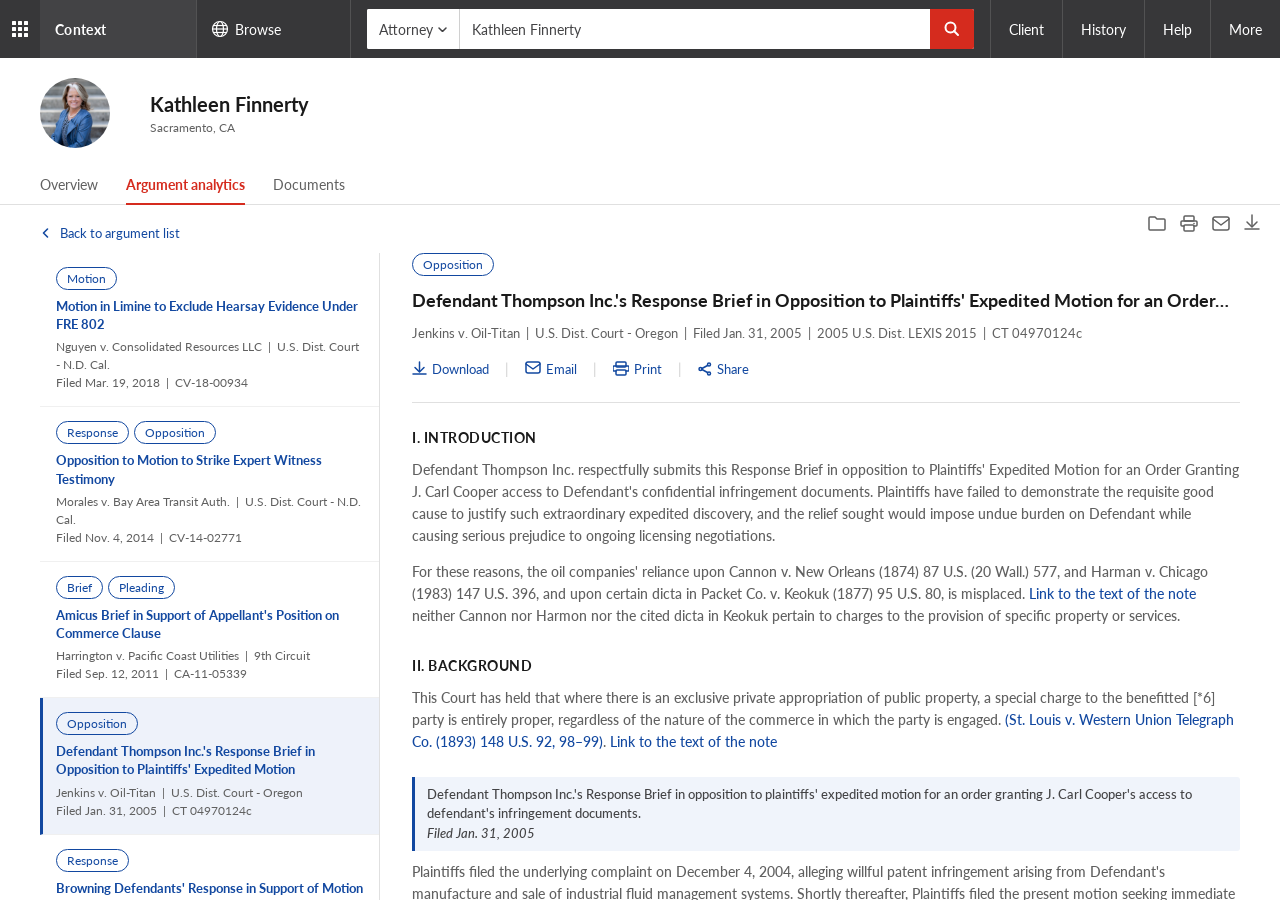
==== documents.html @ 432753e6 "documents: scroll doc list and doc reader independently Lock the page itself to viewport height so t" ====
<!DOCTYPE html>
<html lang="en">
<head>
  <meta charset="UTF-8">
  <meta name="viewport" content="width=device-width, initial-scale=1.0">
  <title>Documents | Kathleen Finnerty</title>
  <link rel="preconnect" href="https://fonts.googleapis.com">
  <link href="https://fonts.googleapis.com/css2?family=Lato:wght@400;500;700&display=swap" rel="stylesheet">
  <link rel="stylesheet" href="styles.css">
  <style>
    /* ── Page-specific: Documents ────────────────────────────────── */
    html, body { height: 100%; overflow: hidden; }
    .page-content {
      height: calc(100vh - 58px);
      display: flex;
      flex-direction: column;
    }
    .main-layout {
      display: flex;
      flex-direction: column;
      padding: 12px 0 0 0;
      flex: 1;
      min-height: 0;
    }

    /* ── Back to argument list link ──────────────────────────────── */
    .back-link {
      display: inline-flex;
      align-items: center;
      gap: 8px;
      align-self: flex-start;
      padding: 8px 40px 12px;
      font-size: 13px;
      color: var(--c-primary);
      text-decoration: none;
    }
    .back-link svg { transition: transform 0.15s ease-out; }
    .back-link:hover { text-decoration: underline; }
    .back-link:hover svg { transform: translateX(-3px); }

    /* ── Row holding the doc list + doc reader panels ────────────── */
    .panels-row {
      display: flex;
      flex: 1;
      min-height: 0;
      padding-left: 40px;
    }

    /* ── Document list panel ─────────────────────────────────────── */
    .doc-list-panel {
      width: 340px;
      min-width: 340px;
      border-right: 1px solid var(--c-border-section);
      overflow-y: auto;
      align-self: stretch;
    }

    .doc-list-item {
      padding: 14px 16px;
      border-bottom: 1px solid var(--c-border-subtle);
      cursor: pointer;
      transition: background 0.1s;
    }
    .doc-list-item:hover { background: var(--c-blue-hover); }
    .doc-list-item.selected {
      background: var(--c-blue-selected);
      border-left: 3px solid var(--c-primary);
      padding-left: 13px;
    }

    .doc-list-tags { display: flex; gap: 5px; margin-bottom: 7px; flex-wrap: wrap; }

    .doc-list-title {
      font-size: 13px;
      font-weight: 700;
      color: var(--c-primary);
      line-height: 1.4;
      margin-bottom: 5px;
      display: block;
      text-decoration: none;
    }
    .doc-list-title:hover { text-decoration: underline; }

    .doc-list-meta {
      font-size: 12px;
      color: var(--c-text-secondary);
      line-height: 1.5;
    }

    /* ── Document reader panel ───────────────────────────────────── */
    .doc-reader-panel {
      flex: 1;
      min-width: 0;
      padding: 0;
      align-self: stretch;
      overflow-y: auto;
    }
    .doc-reader-inner { padding: 0 40px 40px 32px; }

    .doc-reader-header {
      padding-bottom: 20px;
      border-bottom: 1px solid var(--c-border-section);
      margin-bottom: 24px;
    }

    .doc-reader-tags { display: flex; gap: 6px; margin-bottom: 12px; flex-wrap: wrap; }

    .doc-reader-title {
      font-size: 18px;
      font-weight: 700;
      color: var(--c-text-heading);
      line-height: 1.4;
      margin-bottom: 10px;
    }

    .doc-reader-meta {
      font-size: 13px;
      color: var(--c-text-secondary);
      line-height: 1.6;
      margin-bottom: 12px;
    }

    .doc-reader-actions {
      display: flex;
      align-items: center;
      gap: 16px;
    }

    .doc-action-btn {
      display: inline-flex;
      align-items: center;
      gap: 5px;
      font-size: 13px;
      color: var(--c-primary);
      cursor: pointer;
      text-decoration: none;
      padding: 5px 0;
    }
    .doc-action-btn:hover { text-decoration: underline; }
    .doc-action-sep { color: var(--c-border-strong); }

    /* Document body sections */
    .doc-section { margin-bottom: 28px; }
    .doc-section-heading {
      font-size: 14px;
      font-weight: 700;
      color: var(--c-text-heading);
      margin-bottom: 10px;
      text-transform: uppercase;
      letter-spacing: 0.5px;
    }
    .doc-body-text {
      font-size: 14px;
      font-weight: 500;
      color: var(--c-text-secondary);
      line-height: 22px;
    }
    .doc-body-text p { margin-bottom: 14px; }
    .doc-body-text p:last-child { margin-bottom: 0; }

    /* Citation inline */
    .doc-citation {
      display: inline-block;
      background: #f0f4fb;
      border-left: 3px solid var(--c-primary);
      padding: 8px 12px;
      margin: 10px 0;
      font-size: 13px;
      color: var(--c-text-body);
      line-height: 1.5;
      border-radius: 0 3px 3px 0;
    }
  </style>
</head>
<body>

<!-- ── Top Navigation ─────────────────────────────────────────────── -->
<nav class="top-nav">
  <div class="nav-grid">
    <svg width="16" height="16" viewBox="0 0 16 16" fill="none">
      <rect x="0" y="0" width="4" height="4" rx="0.5" fill="white"/>
      <rect x="6" y="0" width="4" height="4" rx="0.5" fill="white"/>
      <rect x="12" y="0" width="4" height="4" rx="0.5" fill="white"/>
      <rect x="0" y="6" width="4" height="4" rx="0.5" fill="white"/>
      <rect x="6" y="6" width="4" height="4" rx="0.5" fill="white"/>
      <rect x="12" y="6" width="4" height="4" rx="0.5" fill="white"/>
      <rect x="0" y="12" width="4" height="4" rx="0.5" fill="white"/>
      <rect x="6" y="12" width="4" height="4" rx="0.5" fill="white"/>
      <rect x="12" y="12" width="4" height="4" rx="0.5" fill="white"/>
    </svg>
  </div>
  <div class="nav-logo"><span>Context</span></div>
  <div class="nav-browse">
    <svg width="18" height="18" viewBox="0 0 18 18" fill="none" stroke="white" stroke-width="1.2">
      <circle cx="9" cy="9" r="7.5"/>
      <ellipse cx="9" cy="9" rx="3.5" ry="7.5"/>
      <line x1="1.5" y1="9" x2="16.5" y2="9"/>
      <line x1="2" y1="5.5" x2="16" y2="5.5"/>
      <line x1="2" y1="12.5" x2="16" y2="12.5"/>
    </svg>
    <span>Browse</span>
  </div>
  <div class="nav-search">
    <div class="search-bar">
      <div class="search-dropdown">
        Attorney
        <svg width="9" height="5" viewBox="0 0 9 5" fill="none">
          <path d="M1 1l3.5 3.5L8 1" stroke="#434345" stroke-width="1.5" stroke-linecap="round" stroke-linejoin="round"/>
        </svg>
      </div>
      <input class="search-input" type="text" value="Kathleen Finnerty">
      <button class="search-btn">
        <svg width="16" height="16" viewBox="0 0 16 16" fill="none" stroke="white" stroke-width="2" stroke-linecap="round">
          <circle cx="6.5" cy="6.5" r="5"/>
          <line x1="10" y1="10" x2="14" y2="14"/>
        </svg>
      </button>
    </div>
  </div>
  <div class="nav-right">
    <div class="nav-right-item">Client</div>
    <div class="nav-right-item">History</div>
    <div class="nav-right-item">Help</div>
    <div class="nav-right-item">More</div>
  </div>
</nav>

<!-- ── Page Content ───────────────────────────────────────────────── -->
<div class="page-content">

  <!-- Profile header -->
  <div class="profile-header">
    <div class="profile-avatar">
      <img src="images/profile.png" alt="Kathleen Finnerty">
    </div>
    <div class="profile-info">
      <h1>Kathleen Finnerty</h1>
      <p>Sacramento, CA</p>
    </div>
  </div>

  <!-- Tab bar -->
  <div class="tab-bar">
    <div class="tab-bar-left">
      <a href="overview.html" class="tab">Overview</a>
      <a href="index.html" class="tab active">Argument analytics</a>
      <a href="documents.html" class="tab">Documents</a>
    </div>
    <!-- Utility actions (floats below the tab-bar divider) -->
    <div class="tab-bar-right">
      <svg class="tab-icon" width="18" height="16" viewBox="0 0 18 16" fill="none" stroke="currentColor" stroke-width="1.5" stroke-linecap="round" stroke-linejoin="round">
        <path d="M1 3a1 1 0 011-1h5l2 2h7a1 1 0 011 1v9a1 1 0 01-1 1H2a1 1 0 01-1-1V3z"/>
      </svg>
      <svg class="tab-icon" width="18" height="17" viewBox="0 0 18 17" fill="none" stroke="currentColor" stroke-width="1.5" stroke-linecap="round" stroke-linejoin="round">
        <rect x="4" y="1" width="10" height="5" rx="1"/>
        <rect x="4" y="10" width="10" height="6" rx="1"/>
        <path d="M4 11H2a1 1 0 01-1-1V7a1 1 0 011-1h14a1 1 0 011 1v3a1 1 0 01-1 1h-2"/>
        <circle cx="14" cy="8.5" r="0.8" fill="currentColor" stroke="none"/>
      </svg>
      <svg class="tab-icon" width="18" height="15" viewBox="0 0 18 15" fill="none" stroke="currentColor" stroke-width="1.5" stroke-linecap="round" stroke-linejoin="round">
        <rect x="1" y="1" width="16" height="13" rx="2"/>
        <polyline points="1,3 9,9 17,3"/>
      </svg>
      <svg class="tab-icon" width="16" height="18" viewBox="0 0 16 18" fill="none" stroke="currentColor" stroke-width="1.5" stroke-linecap="round" stroke-linejoin="round">
        <path d="M8 1v11"/>
        <polyline points="3,8 8,13 13,8"/>
        <path d="M1 15h14"/>
      </svg>
    </div>
  </div>

  <!-- Main layout -->
  <div class="main-layout">

    <a class="back-link" href="index.html">
      <svg width="12" height="12" viewBox="0 0 12 12" fill="none" stroke="currentColor" stroke-width="1.6" stroke-linecap="round" stroke-linejoin="round" aria-hidden="true">
        <polyline points="7.5,2 3.5,6 7.5,10"/>
      </svg>
      Back to argument list
    </a>

    <div class="panels-row">

    <!-- ── Document list ──────────────────────────────────────────── -->
    <div class="doc-list-panel">

      <div class="doc-list-item">
        <div class="doc-list-tags">
          <span class="tag-pill">Motion</span>
        </div>
        <a href="#" class="doc-list-title">Motion in Limine to Exclude Hearsay Evidence Under FRE 802</a>
        <div class="doc-list-meta">
          Nguyen v. Consolidated Resources LLC &nbsp;|&nbsp; U.S. Dist. Court - N.D. Cal.<br>
          Filed Mar. 19, 2018 &nbsp;|&nbsp; CV-18-00934
        </div>
      </div>

      <div class="doc-list-item">
        <div class="doc-list-tags">
          <span class="tag-pill">Response</span>
          <span class="tag-pill">Opposition</span>
        </div>
        <a href="#" class="doc-list-title">Opposition to Motion to Strike Expert Witness Testimony</a>
        <div class="doc-list-meta">
          Morales v. Bay Area Transit Auth. &nbsp;|&nbsp; U.S. Dist. Court - N.D. Cal.<br>
          Filed Nov. 4, 2014 &nbsp;|&nbsp; CV-14-02771
        </div>
      </div>

      <div class="doc-list-item">
        <div class="doc-list-tags">
          <span class="tag-pill">Brief</span>
          <span class="tag-pill">Pleading</span>
        </div>
        <a href="#" class="doc-list-title">Amicus Brief in Support of Appellant's Position on Commerce Clause</a>
        <div class="doc-list-meta">
          Harrington v. Pacific Coast Utilities &nbsp;|&nbsp; 9th Circuit<br>
          Filed Sep. 12, 2011 &nbsp;|&nbsp; CA-11-05339
        </div>
      </div>

      <div class="doc-list-item selected">
        <div class="doc-list-tags">
          <span class="tag-pill">Opposition</span>
        </div>
        <a href="#" class="doc-list-title">Defendant Thompson Inc.'s Response Brief in Opposition to Plaintiffs' Expedited Motion</a>
        <div class="doc-list-meta">
          Jenkins v. Oil-Titan &nbsp;|&nbsp; U.S. Dist. Court - Oregon<br>
          Filed Jan. 31, 2005 &nbsp;|&nbsp; CT 04970124c
        </div>
      </div>

      <div class="doc-list-item">
        <div class="doc-list-tags">
          <span class="tag-pill">Response</span>
        </div>
        <a href="#" class="doc-list-title">Browning Defendants' Response in Support of Motion to Bifurcate Claim of Willfulness</a>
        <div class="doc-list-meta">
          Jenkins v. Oil-Titan &nbsp;|&nbsp; U.S. Dist. Court - Oregon<br>
          Filed Jan. 7, 2005 &nbsp;|&nbsp; CT 04970124c
        </div>
      </div>

      <div class="doc-list-item">
        <div class="doc-list-tags">
          <span class="tag-pill">Motion</span>
        </div>
        <a href="#" class="doc-list-title">Motion to Affirm Order Granting Summary Judgment</a>
        <div class="doc-list-meta">
          Cox v. Western Oil &amp; Gas Assoc &nbsp;|&nbsp; 9th Circuit<br>
          Filed Mar. 3, 1998 &nbsp;|&nbsp; CA-97-01082
        </div>
      </div>

      <div class="doc-list-item">
        <div class="doc-list-tags">
          <span class="tag-pill">Motion</span>
        </div>
        <a href="#" class="doc-list-title">Motion for Summary Judgment on Copyright Preemption Issues</a>
        <div class="doc-list-meta">
          Cox v. Western Oil &amp; Gas Assoc &nbsp;|&nbsp; Supreme Court of the US<br>
          Filed Feb. 15, 1995 &nbsp;|&nbsp; CIV-473340
        </div>
      </div>

    </div>

    <!-- ── Document reader ────────────────────────────────────────── -->
    <div class="doc-reader-panel">
    <div class="doc-reader-inner">

      <div class="doc-reader-header">
        <div class="doc-reader-tags">
          <span class="tag-pill">Opposition</span>
        </div>
        <div class="doc-reader-title">
          Defendant Thompson Inc.'s Response Brief in Opposition to Plaintiffs' Expedited Motion for an Order Granting J. Carl Cooper's Access to Defendant's Infringement Documents
        </div>
        <div class="doc-reader-meta">
          Jenkins v. Oil-Titan &nbsp;|&nbsp; U.S. Dist. Court - Oregon &nbsp;|&nbsp; Filed Jan. 31, 2005 &nbsp;|&nbsp; 2005 U.S. Dist. LEXIS 2015 &nbsp;|&nbsp; CT 04970124c
        </div>
        <div class="doc-reader-actions">
          <a class="doc-action-btn" href="#">
            <svg width="15" height="15" viewBox="0 0 15 15" fill="none" stroke="currentColor" stroke-width="1.5" stroke-linecap="round" stroke-linejoin="round">
              <path d="M7.5 1v9"/>
              <polyline points="3,6.5 7.5,11 12,6.5"/>
              <path d="M1 13h13"/>
            </svg>
            Download
          </a>
          <span class="doc-action-sep">|</span>
          <a class="doc-action-btn" href="#">
            <svg width="16" height="15" viewBox="0 0 16 15" fill="none" stroke="currentColor" stroke-width="1.5" stroke-linecap="round" stroke-linejoin="round">
              <rect x="1" y="1" width="14" height="11" rx="2"/>
              <polyline points="1,3 8,8 15,3"/>
            </svg>
            Email
          </a>
          <span class="doc-action-sep">|</span>
          <a class="doc-action-btn" href="#">
            <svg width="16" height="15" viewBox="0 0 16 15" fill="none" stroke="currentColor" stroke-width="1.5" stroke-linecap="round" stroke-linejoin="round">
              <rect x="3" y="1" width="10" height="5" rx="1"/>
              <rect x="3" y="9" width="10" height="5" rx="1"/>
              <path d="M3 10H1a1 1 0 01-1-1V6a1 1 0 011-1h14a1 1 0 011 1v3a1 1 0 01-1 1h-2"/>
            </svg>
            Print
          </a>
          <span class="doc-action-sep">|</span>
          <a class="doc-action-btn" href="#">
            <svg width="14" height="14" viewBox="0 0 14 14" fill="none" stroke="currentColor" stroke-width="1.5" stroke-linecap="round" stroke-linejoin="round">
              <circle cx="11" cy="2.5" r="1.5"/>
              <circle cx="2.5" cy="7" r="1.5"/>
              <circle cx="11" cy="11.5" r="1.5"/>
              <line x1="4" y1="6.5" x2="9.5" y2="3.5"/>
              <line x1="4" y1="7.5" x2="9.5" y2="10.5"/>
            </svg>
            Share
          </a>
        </div>
      </div>

      <!-- Document body -->
      <div class="doc-body-text">

        <div class="doc-section">
          <div class="doc-section-heading">I. Introduction</div>
          <p>Defendant Thompson Inc. respectfully submits this Response Brief in opposition to Plaintiffs' Expedited Motion for an Order Granting J. Carl Cooper access to Defendant's confidential infringement documents. Plaintiffs have failed to demonstrate the requisite good cause to justify such extraordinary expedited discovery, and the relief sought would impose undue burden on Defendant while causing serious prejudice to ongoing licensing negotiations.</p>
          <p>For these reasons, the oil companies' reliance upon Cannon v. New Orleans (1874) 87 U.S. (20 Wall.) 577, and Harman v. Chicago (1983) 147 U.S. 396, and upon certain dicta in Packet Co. v. Keokuk (1877) 95 U.S. 80, is misplaced. <a class="text-link" href="#">Link to the text of the note</a> neither Cannon nor Harmon nor the cited dicta in Keokuk pertain to charges to the provision of specific property or services.</p>
        </div>

        <div class="doc-section">
          <div class="doc-section-heading">II. Background</div>
          <p>This Court has held that where there is an exclusive private appropriation of public property, a special charge to the benefitted [*6] party is entirely proper, regardless of the nature of the commerce in which the party is engaged. <a class="text-link" href="#">(St. Louis v. Western Union Telegraph Co. (1893) 148 U.S. 92, 98–99)</a>. <a class="text-link" href="#">Link to the text of the note</a></p>

          <div class="doc-citation">
            Defendant Thompson Inc.'s Response Brief in opposition to plaintiffs' expedited motion for an order granting J. Carl Cooper's access to defendant's infringement documents.<br>
            <em>Filed Jan. 31, 2005</em>
          </div>

          <p>Plaintiffs filed the underlying complaint on December 4, 2004, alleging willful patent infringement arising from Defendant's manufacture and sale of industrial fluid management systems. Shortly thereafter, Plaintiffs filed the present motion seeking immediate access to a broad category of documents that they characterize as "infringement documents," without defining the scope of that category or establishing relevance to any particular claim.</p>
        </div>

        <div class="doc-section">
          <div class="doc-section-heading">III. Argument</div>
          <p>The standard for expedited discovery requires Plaintiffs to show: (1) a likelihood of success on the merits; (2) irreparable injury absent expedited discovery; (3) the balance of hardships tips in their favor; and (4) the public interest favors the relief. <a class="text-link" href="#">Semitool, Inc. v. Tokyo Electron Am., Inc., 208 F.R.D. 273, 275–76 (N.D. Cal. 2002)</a>.</p>
          <p>Plaintiffs have satisfied none of these requirements. The motion is devoid of any analysis of the merits of their infringement claims. Plaintiffs do not even attempt to demonstrate a likelihood of success; instead they rely on conclusory assertions that access to the documents will advance their case. This is insufficient as a matter of law. <a class="text-link" href="#">Link to the text of the note</a></p>
          <p>Furthermore, Plaintiffs have not demonstrated that they would suffer irreparable harm if forced to proceed through normal discovery channels. Courts in this district have consistently held that a party's mere desire for early access to documents does not constitute irreparable harm sufficient to justify expedited relief.</p>
        </div>

        <div class="doc-section">
          <div class="doc-section-heading">IV. Conclusion</div>
          <p>For the foregoing reasons, Defendant Thompson Inc. respectfully requests that this Court deny Plaintiffs' Expedited Motion in its entirety and award Defendant its costs and fees incurred in opposing this motion pursuant to Federal Rule of Civil Procedure 37.</p>
        </div>

      </div>
    </div><!-- doc-reader-inner -->
    </div><!-- doc-reader-panel -->

    </div><!-- panels-row -->
  </div>
</div>

<script>
  // Cap doc list and reader titles at 100 characters (incl. ellipsis).
  // Preserves the full text in `title` for tooltips.
  document.querySelectorAll('.doc-list-title, .doc-reader-title').forEach(el => {
    const full = el.textContent.trim();
    if (full.length > 100) {
      el.textContent = full.slice(0, 99).trimEnd() + '…';
      el.title = full;
    }
  });
</script>
</body>
</html>
---- styles.css ----
:root {
  --c-text-heading: #1a1a1a;
  --c-text-body: #434345;
  --c-text-secondary: #606060;
  --c-primary: #1248A0;
  --c-accent: #D52B1E;

  --c-nav-bg: #373739;
  --c-nav-logo-bg: #434345;
  --c-nav-border: #525253;

  --c-page-bg: #f0f0f0;
  --c-surface: #fff;

  --c-border-strong: #D0D0D0;
  --c-border-section: #E0E0E0;
  --c-border-subtle: #F0F0F0;

  --c-blue-selected: #eef2fa;
  --c-blue-hover: #f7f9fc;
}

*, *::before, *::after { box-sizing: border-box; margin: 0; padding: 0; }

body {
  font-family: 'Lato', sans-serif;
  background: var(--c-page-bg);
  color: var(--c-text-body);
  font-size: 14px;
}

svg { display: inline-block; vertical-align: middle; }

/* ── Top Navigation ─────────────────────────────────────────── */
.top-nav {
  display: flex;
  align-items: stretch;
  height: 58px;
  background: var(--c-nav-bg);
  width: 100%;
  min-width: 900px;
}

.nav-grid {
  width: 40px;
  min-width: 40px;
  background: var(--c-nav-bg);
  display: flex;
  align-items: center;
  justify-content: center;
  cursor: pointer;
}

.nav-logo {
  width: 156px;
  min-width: 156px;
  background: var(--c-nav-logo-bg);
  display: flex;
  align-items: center;
  padding-left: 15px;
}
.nav-logo span {
  color: #fff;
  font-size: 14px;
  font-weight: 700;
  letter-spacing: 0.3px;
}

.nav-browse {
  width: 155px;
  min-width: 155px;
  background: var(--c-nav-bg);
  border-left: 1px solid var(--c-nav-border);
  border-right: 1px solid var(--c-nav-border);
  display: flex;
  align-items: center;
  padding-left: 14px;
  gap: 6px;
  cursor: pointer;
}
.nav-browse span { color: #fff; font-size: 14px; }

.nav-search {
  flex: 1;
  background: var(--c-nav-bg);
  display: flex;
  align-items: center;
  padding: 9px 16px;
}

.search-bar {
  display: flex;
  align-items: stretch;
  height: 40px;
  background: #fff;
  border-radius: 2px;
  width: 100%;
  max-width: 758px;
  overflow: hidden;
}

.search-dropdown {
  display: flex;
  align-items: center;
  padding: 0 12px;
  color: var(--c-text-body);
  font-size: 14px;
  white-space: nowrap;
  border-right: 1px solid var(--c-border-strong);
  gap: 5px;
  cursor: pointer;
  background: #fff;
  flex-shrink: 0;
}

.search-input {
  flex: 1;
  border: none;
  outline: none;
  color: var(--c-text-body);
  font-family: 'Lato', sans-serif;
  font-size: 14px;
  padding: 0 12px;
}

.search-btn {
  width: 44px;
  background: var(--c-accent);
  border: none;
  cursor: pointer;
  display: flex;
  align-items: center;
  justify-content: center;
  flex-shrink: 0;
}

.nav-right {
  display: flex;
  align-items: stretch;
  margin-left: auto;
}
.nav-right-item {
  display: flex;
  align-items: center;
  padding: 0 18px;
  color: #fff;
  font-size: 14px;
  cursor: pointer;
  border-left: 1px solid var(--c-nav-border);
  white-space: nowrap;
}
.nav-right-item:hover { background: var(--c-nav-logo-bg); }

/* ── Page wrapper ───────────────────────────────────────────── */
.page-content {
  background: #fff;
  width: 100%;
}

/* ── Breadcrumb ─────────────────────────────────────────────── */
.breadcrumb {
  padding: 14px 0 0 40px;
  display: flex;
  align-items: center;
  gap: 8px;
  font-size: 14px;
}
.breadcrumb a {
  color: var(--c-primary);
  text-decoration: none;
}
.breadcrumb a:hover { text-decoration: underline; }
.breadcrumb-current { color: var(--c-text-body); }

/* ── Profile header ─────────────────────────────────────────── */
.profile-header {
  padding: 20px 40px 20px 40px;
  display: flex;
  align-items: center;
  gap: 40px;
}
.profile-avatar {
  width: 70px;
  height: 70px;
  border-radius: 50%;
  overflow: hidden;
  flex-shrink: 0;
  background: #c8c8c8;
}
.profile-avatar img {
  width: 100%;
  height: 100%;
  object-fit: cover;
  display: block;
}
.profile-info h1 {
  font-size: 20px;
  font-weight: 700;
  color: var(--c-text-heading);
  margin-bottom: 4px;
}
.profile-info p { font-size: 12px; color: var(--c-text-secondary); }

/* ── Tab bar ────────────────────────────────────────────────── */
.tab-bar {
  position: relative;
  display: flex;
  align-items: flex-end;
  justify-content: space-between;
  border-bottom: 1px solid var(--c-border-section);
  padding-left: 40px;
}
.tab-bar-left { display: flex; }
.tab {
  padding: 8px 0 10px;
  margin-right: 28px;
  font-size: 14px;
  color: var(--c-text-secondary);
  cursor: pointer;
  border-bottom: 2px solid transparent;
  margin-bottom: -1px;
  white-space: nowrap;
  text-decoration: none;
  display: inline-block;
}
.tab.active {
  color: var(--c-accent);
  border-bottom-color: var(--c-accent);
  font-weight: 700;
}
.tab:hover:not(.active) { color: var(--c-text-body); }
/* Floats just below the tab-bar's gray divider without taking flow space. */
.tab-bar-right {
  position: absolute;
  top: 100%;
  right: 0;
  display: flex;
  align-items: center;
  gap: 14px;
  padding: 10px 20px;
  color: var(--c-text-secondary);
}
.tab-icon { cursor: pointer; color: var(--c-text-secondary); }
.tab-icon:hover { color: var(--c-primary); }

/* ── Sidebar (filters) — shared by index & documents ───────── */
.sidebar {
  width: 296px;
  min-width: 296px;
  margin-right: 40px;
  flex-shrink: 0;
}

.sidebar-search {
  position: relative;
  margin-bottom: 16px;
}
.sidebar-search input {
  width: 100%;
  padding: 8px 36px 8px 10px;
  border: 1px solid var(--c-border-strong);
  border-radius: 3px;
  font-family: 'Lato', sans-serif;
  font-size: 13px;
  color: var(--c-text-secondary);
  outline: none;
}
.sidebar-search input::placeholder { color: #aaa; }
.sidebar-search input:focus { border-color: var(--c-primary); }
.sidebar-search .search-icon {
  position: absolute;
  right: 10px;
  top: 50%;
  transform: translateY(-50%);
}

.results-count {
  font-size: 14px;
  font-weight: 700;
  color: var(--c-text-heading);
  margin-bottom: 20px;
}

.filter-section { margin-bottom: 20px; }

.filter-header {
  display: flex;
  justify-content: space-between;
  align-items: center;
  font-size: 14px;
  font-weight: 700;
  color: var(--c-text-heading);
  margin-bottom: 10px;
  cursor: pointer;
  user-select: none;
}

.filter-list { display: flex; flex-direction: column; gap: 2px; }

.filter-item {
  display: flex;
  align-items: center;
  padding: 3px 0;
  font-size: 13px;
  color: var(--c-text-body);
  cursor: pointer;
  gap: 7px;
}
.filter-item input[type="checkbox"] {
  margin: 0;
  cursor: pointer;
  flex-shrink: 0;
}
.filter-item-label { flex: 1; line-height: 1.3; }
.filter-item-count { color: var(--c-text-secondary); font-size: 13px; flex-shrink: 0; }

.filter-children { padding-left: 18px; margin-top: 2px; }

.more-link {
  color: var(--c-primary);
  font-size: 13px;
  cursor: pointer;
  margin-top: 6px;
  display: inline-block;
}
.more-link:hover { text-decoration: underline; }

/* ── Tag pill (shared) ──────────────────────────────────────── */
.tag-pill {
  display: inline-flex;
  align-items: center;
  padding: 3px 10px;
  border: 1px solid var(--c-primary);
  border-radius: 20px;
  font-size: 12px;
  color: var(--c-primary);
  white-space: nowrap;
  cursor: pointer;
}
.tag-pill:hover { background: var(--c-blue-selected); }
.tag-pill.selected {
  background: var(--c-blue-selected);
  border-color: rgba(18, 72, 160, 0.7);
  color: var(--c-primary);
}

/* ── Text link (shared) ─────────────────────────────────────── */
.text-link {
  color: var(--c-primary);
  text-decoration: none;
  cursor: pointer;
}
.text-link:hover { text-decoration: underline; }
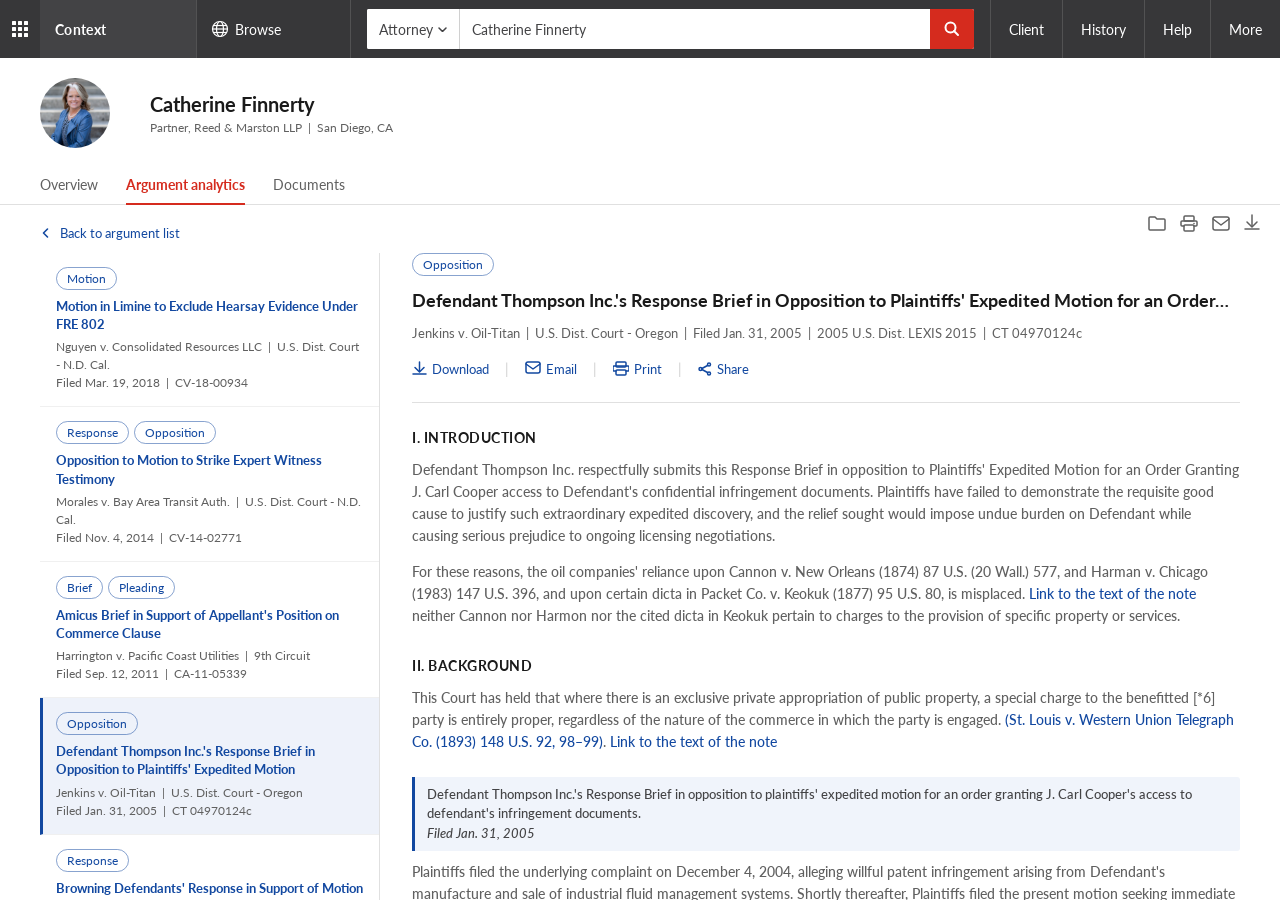
==== commit bc7a6de9: "Rename Kathleen → Catherine Finnerty and update Overview to PRD § 6 stub First step of the PRD demo " ====
--- a/documents.html
+++ b/documents.html
@@ -3,7 +3,7 @@
 <head>
   <meta charset="UTF-8">
   <meta name="viewport" content="width=device-width, initial-scale=1.0">
-  <title>Documents | Kathleen Finnerty</title>
+  <title>Documents | Catherine Finnerty</title>
   <link rel="preconnect" href="https://fonts.googleapis.com">
   <link href="https://fonts.googleapis.com/css2?family=Lato:wght@400;500;700&display=swap" rel="stylesheet">
   <link rel="stylesheet" href="styles.css">
@@ -208,7 +208,7 @@
           <path d="M1 1l3.5 3.5L8 1" stroke="#434345" stroke-width="1.5" stroke-linecap="round" stroke-linejoin="round"/>
         </svg>
       </div>
-      <input class="search-input" type="text" value="Kathleen Finnerty">
+      <input class="search-input" type="text" value="Catherine Finnerty">
       <button class="search-btn">
         <svg width="16" height="16" viewBox="0 0 16 16" fill="none" stroke="white" stroke-width="2" stroke-linecap="round">
           <circle cx="6.5" cy="6.5" r="5"/>
@@ -231,11 +231,11 @@
   <!-- Profile header -->
   <div class="profile-header">
     <div class="profile-avatar">
-      <img src="images/profile.png" alt="Kathleen Finnerty">
+      <img src="images/profile.png" alt="Catherine Finnerty">
     </div>
     <div class="profile-info">
-      <h1>Kathleen Finnerty</h1>
-      <p>Sacramento, CA</p>
+      <h1>Catherine Finnerty</h1>
+      <p>Partner, Reed &amp; Marston LLP &nbsp;|&nbsp; San Diego, CA</p>
     </div>
   </div>
 
--- a/styles.css
+++ b/styles.css
@@ -330,7 +330,7 @@
   display: inline-flex;
   align-items: center;
   padding: 3px 10px;
-  border: 1px solid var(--c-primary);
+  border: 1px solid rgba(18, 72, 160, 0.5);
   border-radius: 20px;
   font-size: 12px;
   color: var(--c-primary);
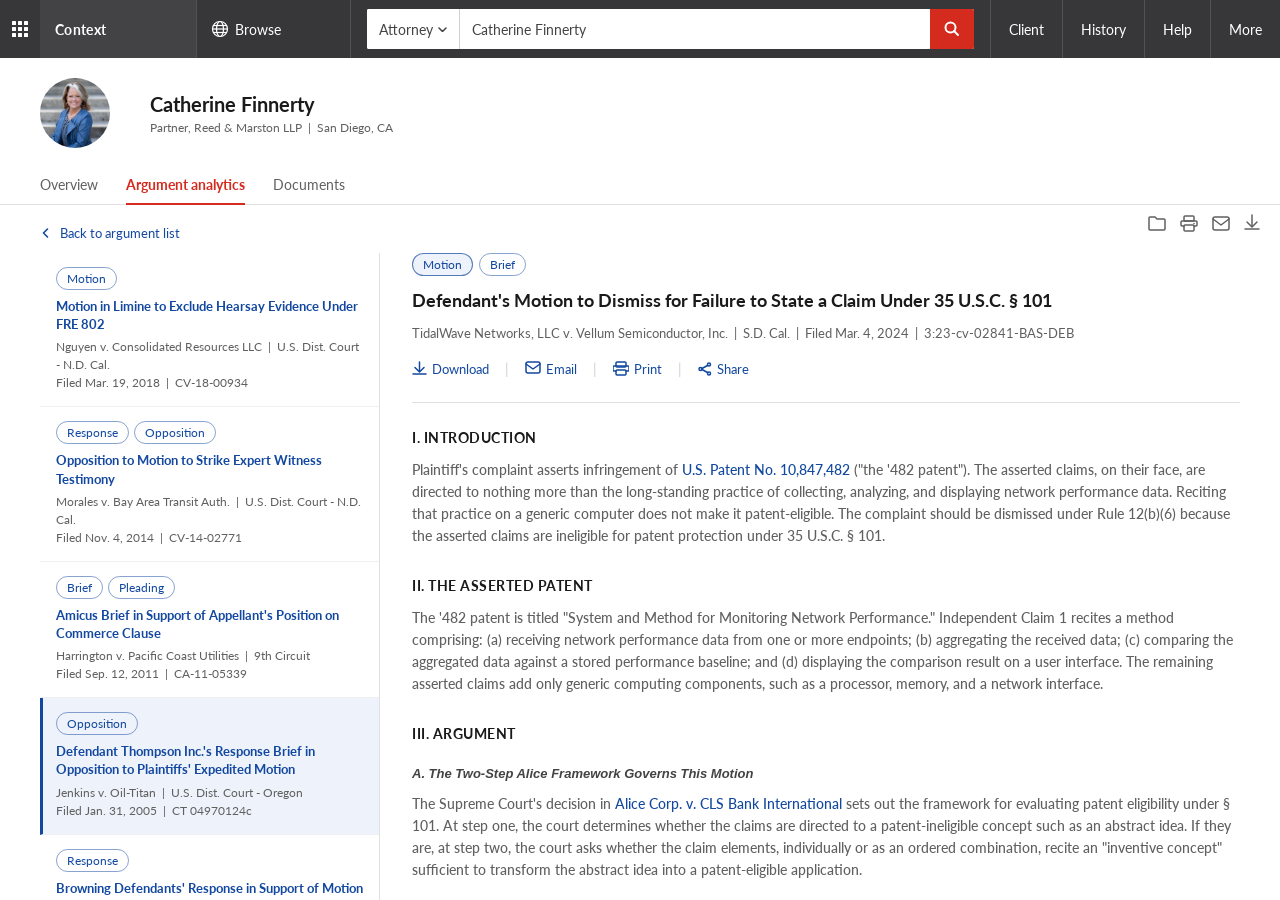
==== commit 1a7b9837: "documents: load TidalWave § 101 brief with surfaced-argument highlight Step 3 of the PRD demo flow. " ====
--- a/documents.html
+++ b/documents.html
@@ -149,6 +149,14 @@
       text-transform: uppercase;
       letter-spacing: 0.5px;
     }
+    .doc-subsection-heading {
+      font-size: 13px;
+      font-weight: 700;
+      font-style: italic;
+      color: var(--c-text-body);
+      margin-top: 18px;
+      margin-bottom: 8px;
+    }
     .doc-body-text {
       font-size: 14px;
       font-weight: 500;
@@ -157,6 +165,47 @@
     }
     .doc-body-text p { margin-bottom: 14px; }
     .doc-body-text p:last-child { margin-bottom: 0; }
+
+    /* Surfaced argument (the highlighted passage the algorithm picked) */
+    .surfaced-argument-wrapper {
+      margin: 16px 0 18px;
+      scroll-margin-top: 24px;
+    }
+    .surfaced-argument-label {
+      display: inline-block;
+      font-size: 10px;
+      font-weight: 700;
+      color: var(--c-text-body);
+      text-transform: uppercase;
+      letter-spacing: 0.7px;
+      background: #FFF3B0;
+      padding: 3px 8px;
+      border-radius: 2px;
+      margin-bottom: 6px;
+    }
+    .surfaced-argument {
+      background: #FFF3B0;
+      padding: 10px 14px;
+      border-radius: 2px;
+      margin: 0;
+      color: var(--c-text-body);
+    }
+
+    /* Signature block at the end of the brief */
+    .doc-signature {
+      margin-top: 32px;
+      padding-top: 24px;
+      border-top: 1px solid var(--c-border-subtle);
+      font-size: 13px;
+      line-height: 1.6;
+      color: var(--c-text-body);
+    }
+    .doc-signature p { margin-bottom: 0; }
+    .doc-sig-block {
+      margin-top: 16px;
+      margin-left: 50%;
+    }
+    .doc-sig-block p.doc-sig-spaced { margin-top: 14px; }
 
     /* Citation inline */
     .doc-citation {
@@ -371,13 +420,14 @@
 
       <div class="doc-reader-header">
         <div class="doc-reader-tags">
-          <span class="tag-pill">Opposition</span>
+          <span class="tag-pill selected">Motion</span>
+          <span class="tag-pill">Brief</span>
         </div>
         <div class="doc-reader-title">
-          Defendant Thompson Inc.'s Response Brief in Opposition to Plaintiffs' Expedited Motion for an Order Granting J. Carl Cooper's Access to Defendant's Infringement Documents
+          Defendant's Motion to Dismiss for Failure to State a Claim Under 35 U.S.C. § 101
         </div>
         <div class="doc-reader-meta">
-          Jenkins v. Oil-Titan &nbsp;|&nbsp; U.S. Dist. Court - Oregon &nbsp;|&nbsp; Filed Jan. 31, 2005 &nbsp;|&nbsp; 2005 U.S. Dist. LEXIS 2015 &nbsp;|&nbsp; CT 04970124c
+          TidalWave Networks, LLC v. Vellum Semiconductor, Inc. &nbsp;|&nbsp; S.D. Cal. &nbsp;|&nbsp; Filed Mar. 4, 2024 &nbsp;|&nbsp; 3:23-cv-02841-BAS-DEB
         </div>
         <div class="doc-reader-actions">
           <a class="doc-action-btn" href="#">
@@ -419,37 +469,53 @@
         </div>
       </div>
 
-      <!-- Document body -->
+      <!-- Document body (PRD § 9 stub: TidalWave Networks v. Vellum, § 101 MTD) -->
       <div class="doc-body-text">
 
         <div class="doc-section">
           <div class="doc-section-heading">I. Introduction</div>
-          <p>Defendant Thompson Inc. respectfully submits this Response Brief in opposition to Plaintiffs' Expedited Motion for an Order Granting J. Carl Cooper access to Defendant's confidential infringement documents. Plaintiffs have failed to demonstrate the requisite good cause to justify such extraordinary expedited discovery, and the relief sought would impose undue burden on Defendant while causing serious prejudice to ongoing licensing negotiations.</p>
-          <p>For these reasons, the oil companies' reliance upon Cannon v. New Orleans (1874) 87 U.S. (20 Wall.) 577, and Harman v. Chicago (1983) 147 U.S. 396, and upon certain dicta in Packet Co. v. Keokuk (1877) 95 U.S. 80, is misplaced. <a class="text-link" href="#">Link to the text of the note</a> neither Cannon nor Harmon nor the cited dicta in Keokuk pertain to charges to the provision of specific property or services.</p>
+          <p>Plaintiff's complaint asserts infringement of <a class="text-link" href="#">U.S. Patent No. 10,847,482</a> ("the '482 patent"). The asserted claims, on their face, are directed to nothing more than the long-standing practice of collecting, analyzing, and displaying network performance data. Reciting that practice on a generic computer does not make it patent-eligible. The complaint should be dismissed under Rule 12(b)(6) because the asserted claims are ineligible for patent protection under 35 U.S.C. § 101.</p>
         </div>
 
         <div class="doc-section">
-          <div class="doc-section-heading">II. Background</div>
-          <p>This Court has held that where there is an exclusive private appropriation of public property, a special charge to the benefitted [*6] party is entirely proper, regardless of the nature of the commerce in which the party is engaged. <a class="text-link" href="#">(St. Louis v. Western Union Telegraph Co. (1893) 148 U.S. 92, 98–99)</a>. <a class="text-link" href="#">Link to the text of the note</a></p>
-
-          <div class="doc-citation">
-            Defendant Thompson Inc.'s Response Brief in opposition to plaintiffs' expedited motion for an order granting J. Carl Cooper's access to defendant's infringement documents.<br>
-            <em>Filed Jan. 31, 2005</em>
-          </div>
-
-          <p>Plaintiffs filed the underlying complaint on December 4, 2004, alleging willful patent infringement arising from Defendant's manufacture and sale of industrial fluid management systems. Shortly thereafter, Plaintiffs filed the present motion seeking immediate access to a broad category of documents that they characterize as "infringement documents," without defining the scope of that category or establishing relevance to any particular claim.</p>
+          <div class="doc-section-heading">II. The Asserted Patent</div>
+          <p>The '482 patent is titled "System and Method for Monitoring Network Performance." Independent Claim 1 recites a method comprising: (a) receiving network performance data from one or more endpoints; (b) aggregating the received data; (c) comparing the aggregated data against a stored performance baseline; and (d) displaying the comparison result on a user interface. The remaining asserted claims add only generic computing components, such as a processor, memory, and a network interface.</p>
         </div>
 
         <div class="doc-section">
           <div class="doc-section-heading">III. Argument</div>
-          <p>The standard for expedited discovery requires Plaintiffs to show: (1) a likelihood of success on the merits; (2) irreparable injury absent expedited discovery; (3) the balance of hardships tips in their favor; and (4) the public interest favors the relief. <a class="text-link" href="#">Semitool, Inc. v. Tokyo Electron Am., Inc., 208 F.R.D. 273, 275–76 (N.D. Cal. 2002)</a>.</p>
-          <p>Plaintiffs have satisfied none of these requirements. The motion is devoid of any analysis of the merits of their infringement claims. Plaintiffs do not even attempt to demonstrate a likelihood of success; instead they rely on conclusory assertions that access to the documents will advance their case. This is insufficient as a matter of law. <a class="text-link" href="#">Link to the text of the note</a></p>
-          <p>Furthermore, Plaintiffs have not demonstrated that they would suffer irreparable harm if forced to proceed through normal discovery channels. Courts in this district have consistently held that a party's mere desire for early access to documents does not constitute irreparable harm sufficient to justify expedited relief.</p>
+
+          <div class="doc-subsection-heading">A. The Two-Step Alice Framework Governs This Motion</div>
+          <p>The Supreme Court's decision in <a class="text-link" href="#">Alice Corp. v. CLS Bank International</a> sets out the framework for evaluating patent eligibility under § 101. At step one, the court determines whether the claims are directed to a patent-ineligible concept such as an abstract idea. If they are, at step two, the court asks whether the claim elements, individually or as an ordered combination, recite an "inventive concept" sufficient to transform the abstract idea into a patent-eligible application.</p>
+
+          <div class="doc-subsection-heading">B. The Asserted Claims Are Directed to an Abstract Idea</div>
+          <div class="surfaced-argument-wrapper" id="argument-1">
+            <div class="surfaced-argument-label">Surfaced argument</div>
+            <p class="surfaced-argument">The asserted claims of the '482 patent are directed to the abstract idea of collecting, analyzing, and displaying network performance data, and they recite nothing more than generic computer components performing routine functions. Under the two-step framework of <a class="text-link" href="#">Alice Corp. v. CLS Bank International</a>, the claims are ineligible for patent protection under 35 U.S.C. § 101. The Federal Circuit has repeatedly held that claims directed to gathering data, applying a comparison, and presenting the result fall squarely within the abstract-idea category, and the '482 claims add no technical improvement that would distinguish them from that line of authority.</p>
+          </div>
+
+          <div class="doc-subsection-heading">C. The Claims Recite No Inventive Concept at Step Two</div>
+          <p>At step two of the Alice inquiry, the asserted claims recite only well-understood, routine, and conventional computer components performing well-understood, routine, and conventional functions. Receiving data over a network, storing it in memory, comparing it against a baseline value, and rendering the result on a display were each standard computing operations long before the priority date of the '482 patent. Reciting these operations together, in the order one would naturally perform them, does not supply the inventive concept that § 101 requires.</p>
+
+          <div class="doc-subsection-heading">D. The Claims Are Properly Resolved at the Pleading Stage</div>
+          <p>Resolution of § 101 eligibility at the pleading stage is appropriate where, as here, the patent's intrinsic record forecloses any plausible inventive-concept theory. The Federal Circuit has affirmed Rule 12(b)(6) dismissals in materially similar circumstances, and judicial economy favors resolving eligibility before the parties incur the substantial expense of claim construction and discovery.</p>
         </div>
 
         <div class="doc-section">
           <div class="doc-section-heading">IV. Conclusion</div>
-          <p>For the foregoing reasons, Defendant Thompson Inc. respectfully requests that this Court deny Plaintiffs' Expedited Motion in its entirety and award Defendant its costs and fees incurred in opposing this motion pursuant to Federal Rule of Civil Procedure 37.</p>
+          <p>For the foregoing reasons, Defendant respectfully requests that the Court dismiss Plaintiff's complaint in its entirety, with prejudice, under 35 U.S.C. § 101.</p>
+        </div>
+
+        <div class="doc-signature">
+          <p>Dated: March 4, 2024</p>
+          <div class="doc-sig-block">
+            <p>Respectfully submitted,</p>
+            <p><strong>REED &amp; MARSTON LLP</strong></p>
+            <p class="doc-sig-spaced">By: /s/ <strong>Catherine Finnerty</strong></p>
+            <p>Catherine Finnerty</p>
+            <p>Attorney for Defendant</p>
+            <p>Vellum Semiconductor, Inc.</p>
+          </div>
         </div>
 
       </div>
@@ -470,6 +536,17 @@
       el.title = full;
     }
   });
+
+  // If the URL has an argument anchor (e.g., #argument-1), scroll it into
+  // view inside the doc-reader-panel on load. The native :target jump
+  // doesn't scroll within an overflow:auto container, so we do it explicitly
+  // after one rAF so layout is settled.
+  if (location.hash) {
+    const target = document.querySelector(location.hash);
+    if (target) {
+      requestAnimationFrame(() => target.scrollIntoView({ behavior: 'auto', block: 'start' }));
+    }
+  }
 </script>
 </body>
 </html>
--- a/styles.css
+++ b/styles.css
@@ -310,6 +310,7 @@
   margin: 0;
   cursor: pointer;
   flex-shrink: 0;
+  accent-color: var(--c-primary);
 }
 .filter-item-label { flex: 1; line-height: 1.3; }
 .filter-item-count { color: var(--c-text-secondary); font-size: 13px; flex-shrink: 0; }
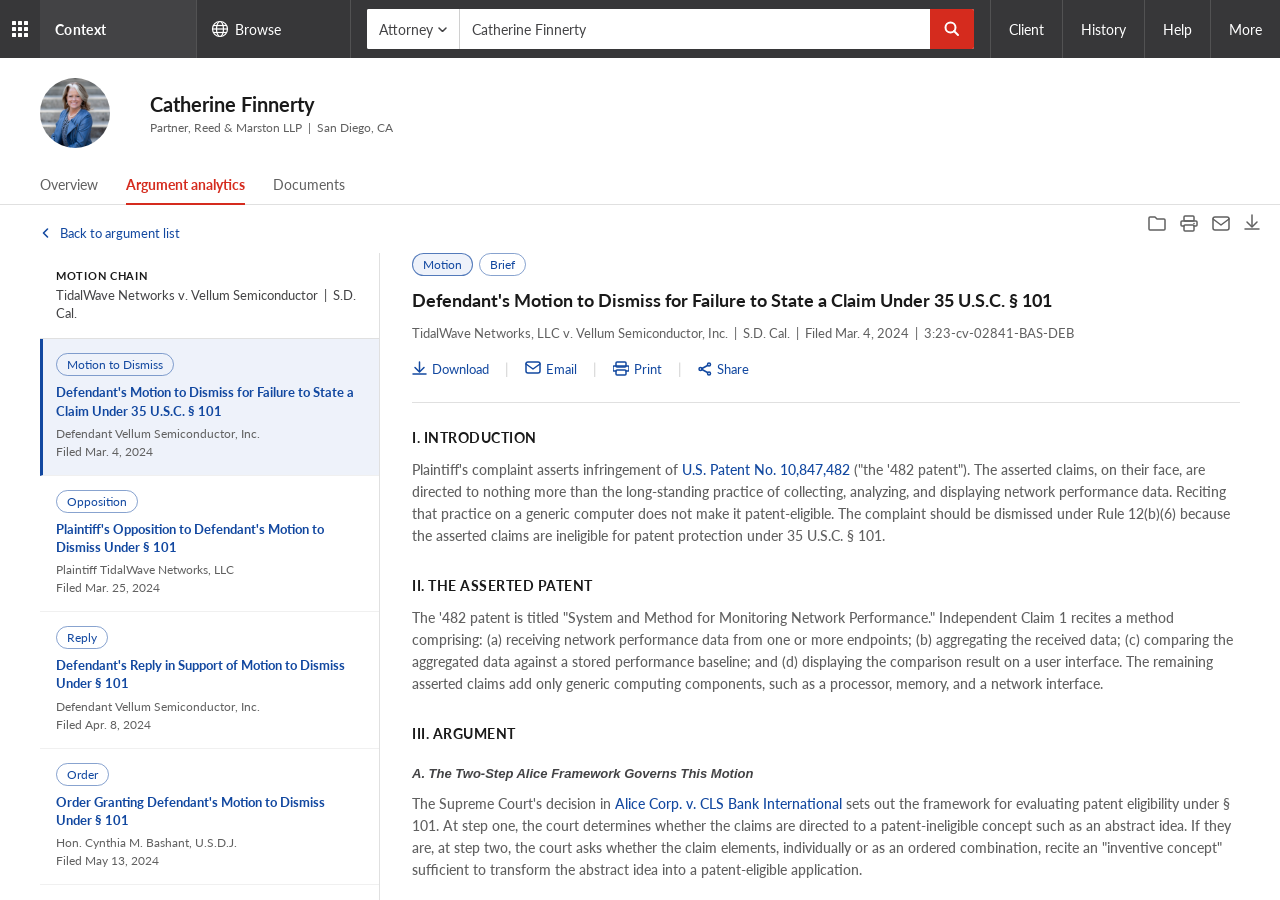
==== commit bac5de9c: "documents: replace doc list with TidalWave motion chain Step 4 of the PRD demo flow. The left panel " ====
--- a/documents.html
+++ b/documents.html
@@ -53,6 +53,25 @@
       border-right: 1px solid var(--c-border-section);
       overflow-y: auto;
       align-self: stretch;
+    }
+
+    /* ── Motion-chain header (sits above the list items) ─────────── */
+    .motion-chain-header {
+      padding: 16px;
+      border-bottom: 1px solid var(--c-border-section);
+    }
+    .motion-chain-eyebrow {
+      font-size: 11px;
+      font-weight: 700;
+      color: var(--c-text-heading);
+      text-transform: uppercase;
+      letter-spacing: 0.7px;
+      margin-bottom: 4px;
+    }
+    .motion-chain-case {
+      font-size: 13px;
+      color: var(--c-text-body);
+      line-height: 1.4;
     }
 
     .doc-list-item {
@@ -333,82 +352,56 @@
     <!-- ── Document list ──────────────────────────────────────────── -->
     <div class="doc-list-panel">
 
+      <div class="motion-chain-header">
+        <div class="motion-chain-eyebrow">Motion chain</div>
+        <div class="motion-chain-case">TidalWave Networks v. Vellum Semiconductor &nbsp;|&nbsp; S.D. Cal.</div>
+      </div>
+
+      <!-- 1. Motion to Dismiss (currently open) -->
+      <div class="doc-list-item selected">
+        <div class="doc-list-tags">
+          <span class="tag-pill">Motion to Dismiss</span>
+        </div>
+        <a href="#" class="doc-list-title">Defendant's Motion to Dismiss for Failure to State a Claim Under 35 U.S.C. § 101</a>
+        <div class="doc-list-meta">
+          Defendant Vellum Semiconductor, Inc.<br>
+          Filed Mar. 4, 2024
+        </div>
+      </div>
+
+      <!-- 2. Opposition -->
       <div class="doc-list-item">
         <div class="doc-list-tags">
-          <span class="tag-pill">Motion</span>
-        </div>
-        <a href="#" class="doc-list-title">Motion in Limine to Exclude Hearsay Evidence Under FRE 802</a>
+          <span class="tag-pill">Opposition</span>
+        </div>
+        <a href="#" class="doc-list-title">Plaintiff's Opposition to Defendant's Motion to Dismiss Under § 101</a>
         <div class="doc-list-meta">
-          Nguyen v. Consolidated Resources LLC &nbsp;|&nbsp; U.S. Dist. Court - N.D. Cal.<br>
-          Filed Mar. 19, 2018 &nbsp;|&nbsp; CV-18-00934
-        </div>
-      </div>
-
+          Plaintiff TidalWave Networks, LLC<br>
+          Filed Mar. 25, 2024
+        </div>
+      </div>
+
+      <!-- 3. Reply -->
       <div class="doc-list-item">
         <div class="doc-list-tags">
-          <span class="tag-pill">Response</span>
-          <span class="tag-pill">Opposition</span>
-        </div>
-        <a href="#" class="doc-list-title">Opposition to Motion to Strike Expert Witness Testimony</a>
+          <span class="tag-pill">Reply</span>
+        </div>
+        <a href="#" class="doc-list-title">Defendant's Reply in Support of Motion to Dismiss Under § 101</a>
         <div class="doc-list-meta">
-          Morales v. Bay Area Transit Auth. &nbsp;|&nbsp; U.S. Dist. Court - N.D. Cal.<br>
-          Filed Nov. 4, 2014 &nbsp;|&nbsp; CV-14-02771
-        </div>
-      </div>
-
+          Defendant Vellum Semiconductor, Inc.<br>
+          Filed Apr. 8, 2024
+        </div>
+      </div>
+
+      <!-- 4. Order -->
       <div class="doc-list-item">
         <div class="doc-list-tags">
-          <span class="tag-pill">Brief</span>
-          <span class="tag-pill">Pleading</span>
-        </div>
-        <a href="#" class="doc-list-title">Amicus Brief in Support of Appellant's Position on Commerce Clause</a>
+          <span class="tag-pill">Order</span>
+        </div>
+        <a href="#" class="doc-list-title">Order Granting Defendant's Motion to Dismiss Under § 101</a>
         <div class="doc-list-meta">
-          Harrington v. Pacific Coast Utilities &nbsp;|&nbsp; 9th Circuit<br>
-          Filed Sep. 12, 2011 &nbsp;|&nbsp; CA-11-05339
-        </div>
-      </div>
-
-      <div class="doc-list-item selected">
-        <div class="doc-list-tags">
-          <span class="tag-pill">Opposition</span>
-        </div>
-        <a href="#" class="doc-list-title">Defendant Thompson Inc.'s Response Brief in Opposition to Plaintiffs' Expedited Motion</a>
-        <div class="doc-list-meta">
-          Jenkins v. Oil-Titan &nbsp;|&nbsp; U.S. Dist. Court - Oregon<br>
-          Filed Jan. 31, 2005 &nbsp;|&nbsp; CT 04970124c
-        </div>
-      </div>
-
-      <div class="doc-list-item">
-        <div class="doc-list-tags">
-          <span class="tag-pill">Response</span>
-        </div>
-        <a href="#" class="doc-list-title">Browning Defendants' Response in Support of Motion to Bifurcate Claim of Willfulness</a>
-        <div class="doc-list-meta">
-          Jenkins v. Oil-Titan &nbsp;|&nbsp; U.S. Dist. Court - Oregon<br>
-          Filed Jan. 7, 2005 &nbsp;|&nbsp; CT 04970124c
-        </div>
-      </div>
-
-      <div class="doc-list-item">
-        <div class="doc-list-tags">
-          <span class="tag-pill">Motion</span>
-        </div>
-        <a href="#" class="doc-list-title">Motion to Affirm Order Granting Summary Judgment</a>
-        <div class="doc-list-meta">
-          Cox v. Western Oil &amp; Gas Assoc &nbsp;|&nbsp; 9th Circuit<br>
-          Filed Mar. 3, 1998 &nbsp;|&nbsp; CA-97-01082
-        </div>
-      </div>
-
-      <div class="doc-list-item">
-        <div class="doc-list-tags">
-          <span class="tag-pill">Motion</span>
-        </div>
-        <a href="#" class="doc-list-title">Motion for Summary Judgment on Copyright Preemption Issues</a>
-        <div class="doc-list-meta">
-          Cox v. Western Oil &amp; Gas Assoc &nbsp;|&nbsp; Supreme Court of the US<br>
-          Filed Feb. 15, 1995 &nbsp;|&nbsp; CIV-473340
+          Hon. Cynthia M. Bashant, U.S.D.J.<br>
+          Filed May 13, 2024
         </div>
       </div>
 
@@ -547,6 +540,16 @@
       requestAnimationFrame(() => target.scrollIntoView({ behavior: 'auto', block: 'start' }));
     }
   }
+
+  // PRD § 8: motion-chain items other than the currently-open one are
+  // clickable affordances but stay no-op for the demo. Suppress the
+  // href="#" default (which would scroll the panel) and log instead.
+  document.querySelectorAll('.doc-list-item:not(.selected) .doc-list-title').forEach(link => {
+    link.addEventListener('click', (e) => {
+      e.preventDefault();
+      console.log('Motion chain item clicked (stub):', link.textContent.trim());
+    });
+  });
 </script>
 </body>
 </html>
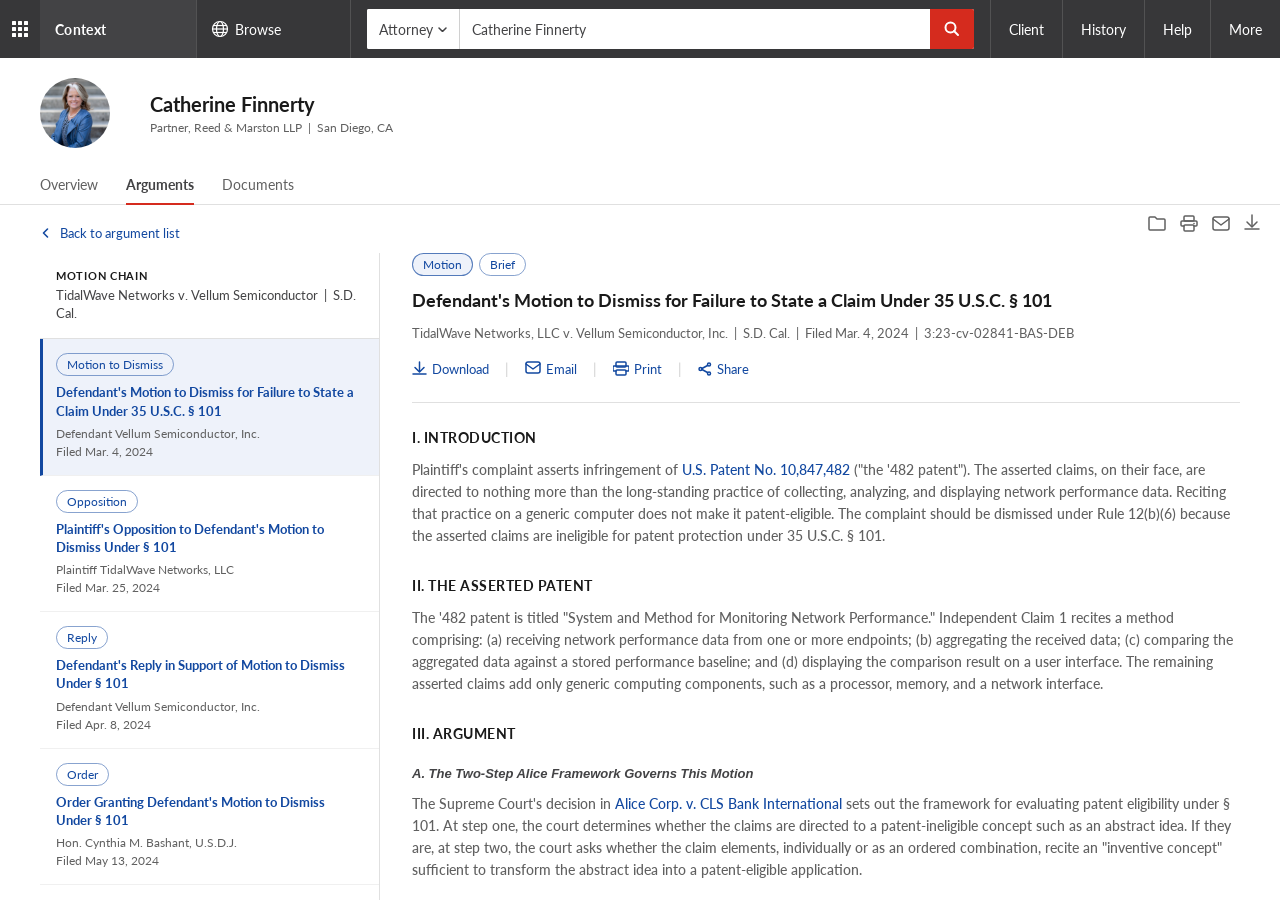
==== commit d04e5346: "Tab + highlight polish Two small polish passes:  1. Surfaced argument highlight switches from pale y" ====
--- a/documents.html
+++ b/documents.html
@@ -197,13 +197,13 @@
       color: var(--c-text-body);
       text-transform: uppercase;
       letter-spacing: 0.7px;
-      background: #FFF3B0;
+      background: var(--c-blue-selected);
       padding: 3px 8px;
       border-radius: 2px;
       margin-bottom: 6px;
     }
     .surfaced-argument {
-      background: #FFF3B0;
+      background: var(--c-blue-selected);
       padding: 10px 14px;
       border-radius: 2px;
       margin: 0;
@@ -311,7 +311,7 @@
   <div class="tab-bar">
     <div class="tab-bar-left">
       <a href="overview.html" class="tab">Overview</a>
-      <a href="index.html" class="tab active">Argument analytics</a>
+      <a href="index.html" class="tab active">Arguments</a>
       <a href="documents.html" class="tab">Documents</a>
     </div>
     <!-- Utility actions (floats below the tab-bar divider) -->
--- a/styles.css
+++ b/styles.css
@@ -224,7 +224,7 @@
   display: inline-block;
 }
 .tab.active {
-  color: var(--c-accent);
+  color: var(--c-text-body);
   border-bottom-color: var(--c-accent);
   font-weight: 700;
 }
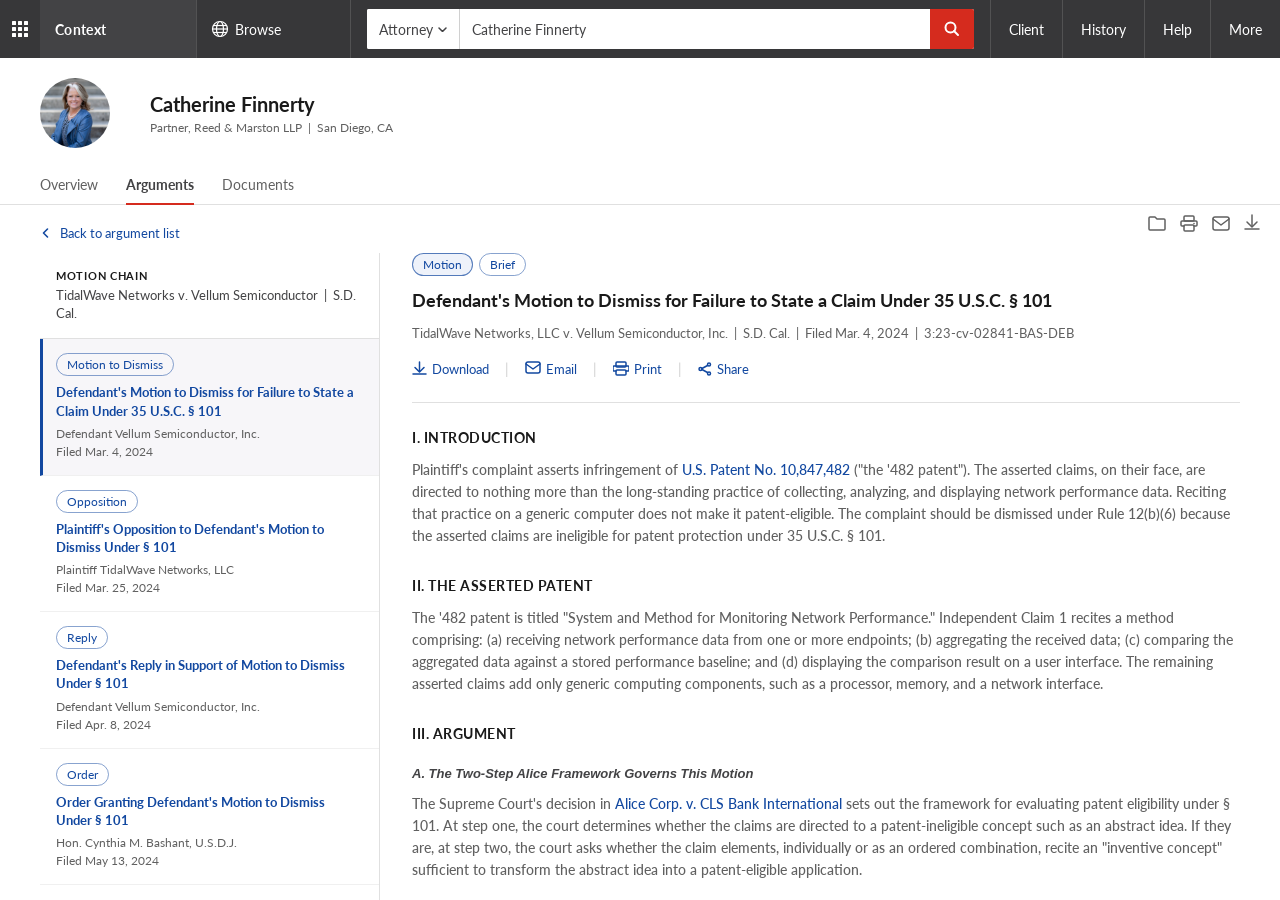
==== commit 4e24ba60: "Switch document-page highlights to neutral #F7F6F9 Use a new --c-highlight token (#F7F6F9, near-whit" ====
--- a/documents.html
+++ b/documents.html
@@ -82,7 +82,7 @@
     }
     .doc-list-item:hover { background: var(--c-blue-hover); }
     .doc-list-item.selected {
-      background: var(--c-blue-selected);
+      background: var(--c-highlight);
       border-left: 3px solid var(--c-primary);
       padding-left: 13px;
     }
@@ -197,13 +197,13 @@
       color: var(--c-text-body);
       text-transform: uppercase;
       letter-spacing: 0.7px;
-      background: var(--c-blue-selected);
+      background: var(--c-highlight);
       padding: 3px 8px;
       border-radius: 2px;
       margin-bottom: 6px;
     }
     .surfaced-argument {
-      background: var(--c-blue-selected);
+      background: var(--c-highlight);
       padding: 10px 14px;
       border-radius: 2px;
       margin: 0;
--- a/styles.css
+++ b/styles.css
@@ -18,6 +18,8 @@
 
   --c-blue-selected: #eef2fa;
   --c-blue-hover: #f7f9fc;
+
+  --c-highlight: #F7F6F9;
 }
 
 *, *::before, *::after { box-sizing: border-box; margin: 0; padding: 0; }
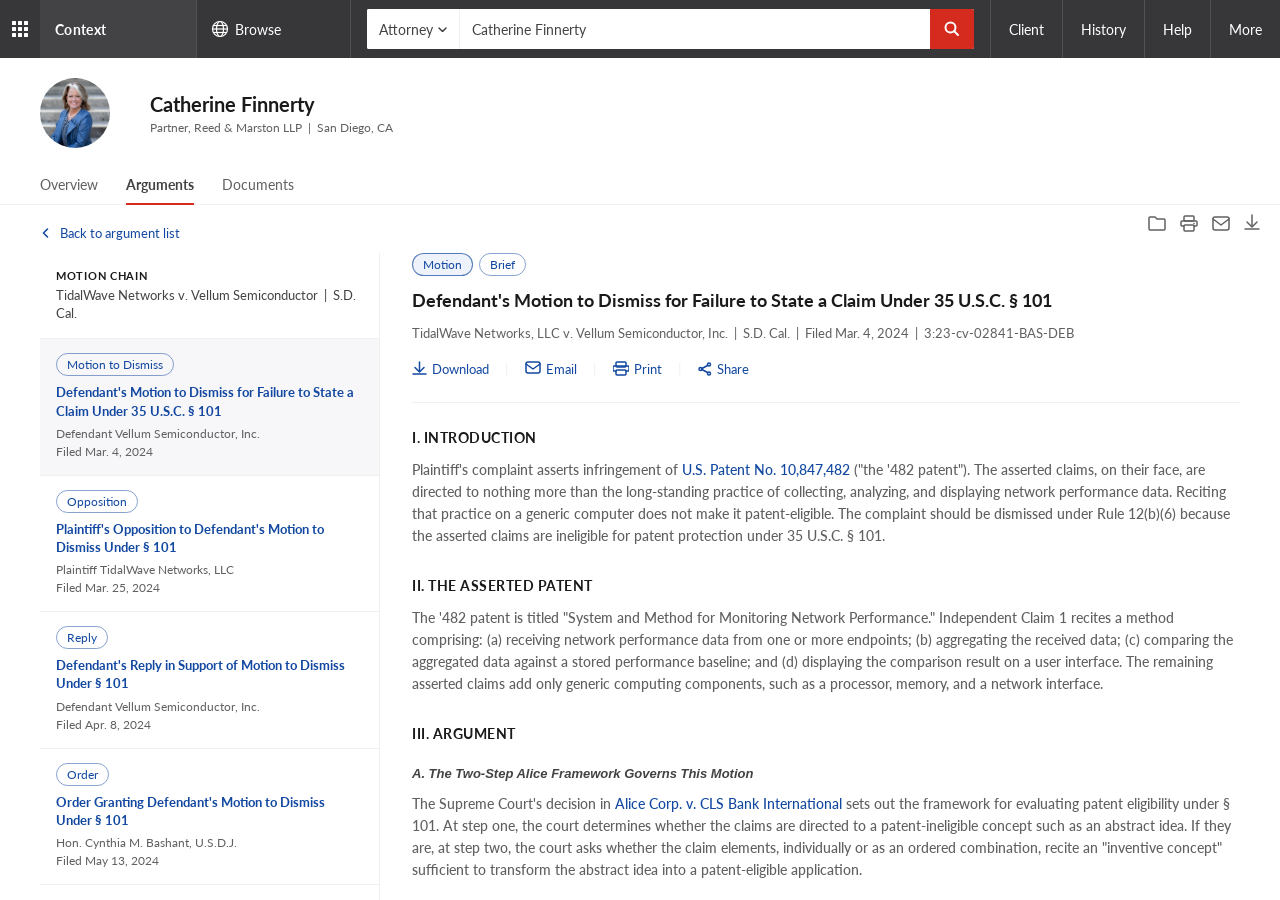
==== commit 0bb663c9: "Document reader tweaks: drop selected-row left border, drop "Surfaced argument" label, round the hig" ====
--- a/documents.html
+++ b/documents.html
@@ -83,8 +83,6 @@
     .doc-list-item:hover { background: var(--c-blue-hover); }
     .doc-list-item.selected {
       background: var(--c-highlight);
-      border-left: 3px solid var(--c-primary);
-      padding-left: 13px;
     }
 
     .doc-list-tags { display: flex; gap: 5px; margin-bottom: 7px; flex-wrap: wrap; }
@@ -190,22 +188,10 @@
       margin: 16px 0 18px;
       scroll-margin-top: 24px;
     }
-    .surfaced-argument-label {
-      display: inline-block;
-      font-size: 10px;
-      font-weight: 700;
-      color: var(--c-text-body);
-      text-transform: uppercase;
-      letter-spacing: 0.7px;
-      background: var(--c-highlight);
-      padding: 3px 8px;
-      border-radius: 2px;
-      margin-bottom: 6px;
-    }
     .surfaced-argument {
       background: var(--c-highlight);
       padding: 10px 14px;
-      border-radius: 2px;
+      border-radius: 8px;
       margin: 0;
       color: var(--c-text-body);
     }
@@ -483,7 +469,6 @@
 
           <div class="doc-subsection-heading">B. The Asserted Claims Are Directed to an Abstract Idea</div>
           <div class="surfaced-argument-wrapper" id="argument-1">
-            <div class="surfaced-argument-label">Surfaced argument</div>
             <p class="surfaced-argument">The asserted claims of the '482 patent are directed to the abstract idea of collecting, analyzing, and displaying network performance data, and they recite nothing more than generic computer components performing routine functions. Under the two-step framework of <a class="text-link" href="#">Alice Corp. v. CLS Bank International</a>, the claims are ineligible for patent protection under 35 U.S.C. § 101. The Federal Circuit has repeatedly held that claims directed to gathering data, applying a comparison, and presenting the result fall squarely within the abstract-idea category, and the '482 claims add no technical improvement that would distinguish them from that line of authority.</p>
           </div>
 
--- a/styles.css
+++ b/styles.css
@@ -12,9 +12,9 @@
   --c-page-bg: #f0f0f0;
   --c-surface: #fff;
 
-  --c-border-strong: #D0D0D0;
-  --c-border-section: #E0E0E0;
-  --c-border-subtle: #F0F0F0;
+  --c-border-strong: #F0F0F1;
+  --c-border-section: #F0F0F1;
+  --c-border-subtle: #F0F0F1;
 
   --c-blue-selected: #eef2fa;
   --c-blue-hover: #f7f9fc;
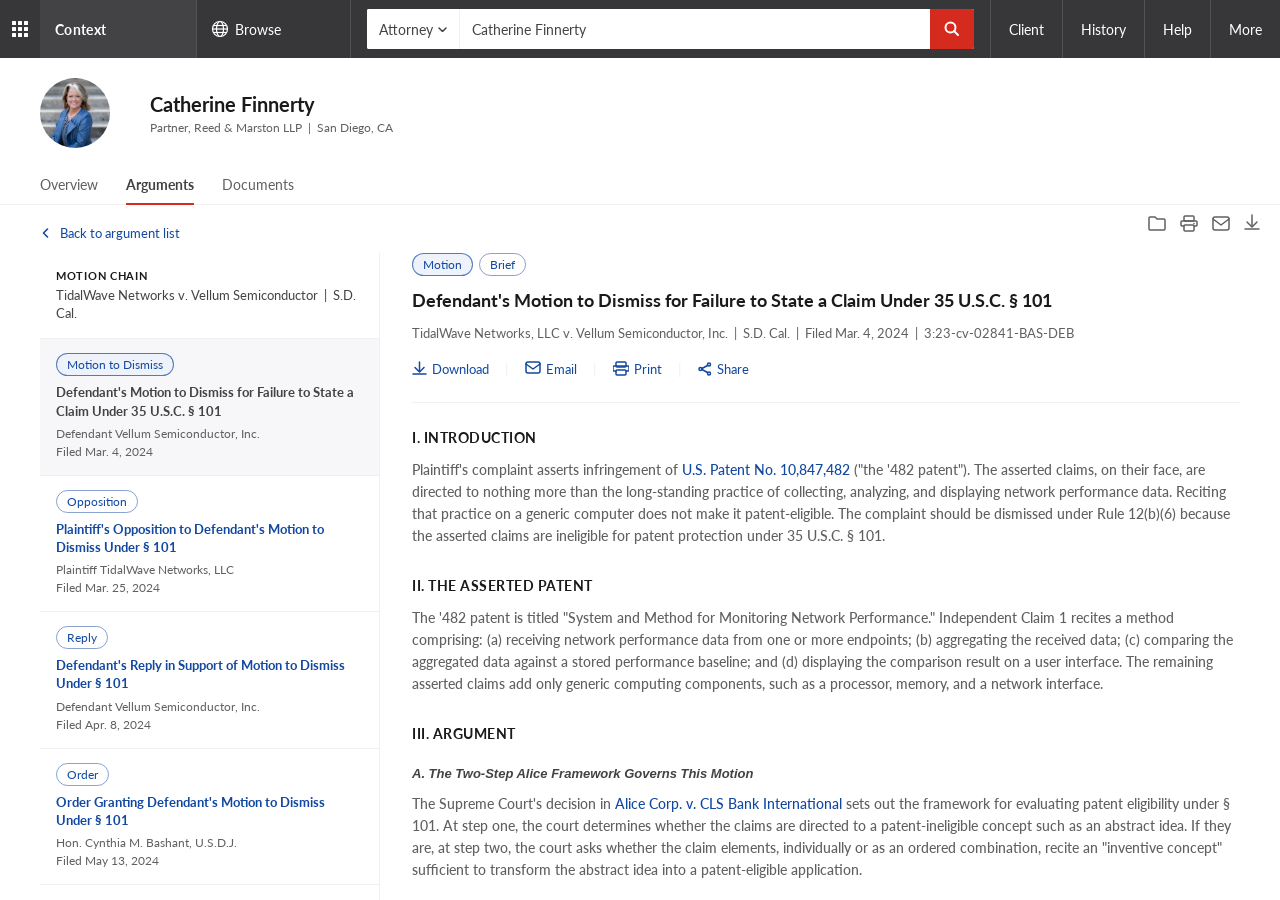
==== commit 7f7ce647: "Document reader: style the open document's title and pill as selected Two small adjustments on the c" ====
--- a/documents.html
+++ b/documents.html
@@ -97,6 +97,11 @@
       text-decoration: none;
     }
     .doc-list-title:hover { text-decoration: underline; }
+    .doc-list-item.selected .doc-list-title {
+      color: var(--c-text-body);
+      cursor: default;
+    }
+    .doc-list-item.selected .doc-list-title:hover { text-decoration: none; }
 
     .doc-list-meta {
       font-size: 12px;
@@ -346,7 +351,7 @@
       <!-- 1. Motion to Dismiss (currently open) -->
       <div class="doc-list-item selected">
         <div class="doc-list-tags">
-          <span class="tag-pill">Motion to Dismiss</span>
+          <span class="tag-pill selected">Motion to Dismiss</span>
         </div>
         <a href="#" class="doc-list-title">Defendant's Motion to Dismiss for Failure to State a Claim Under 35 U.S.C. § 101</a>
         <div class="doc-list-meta">
